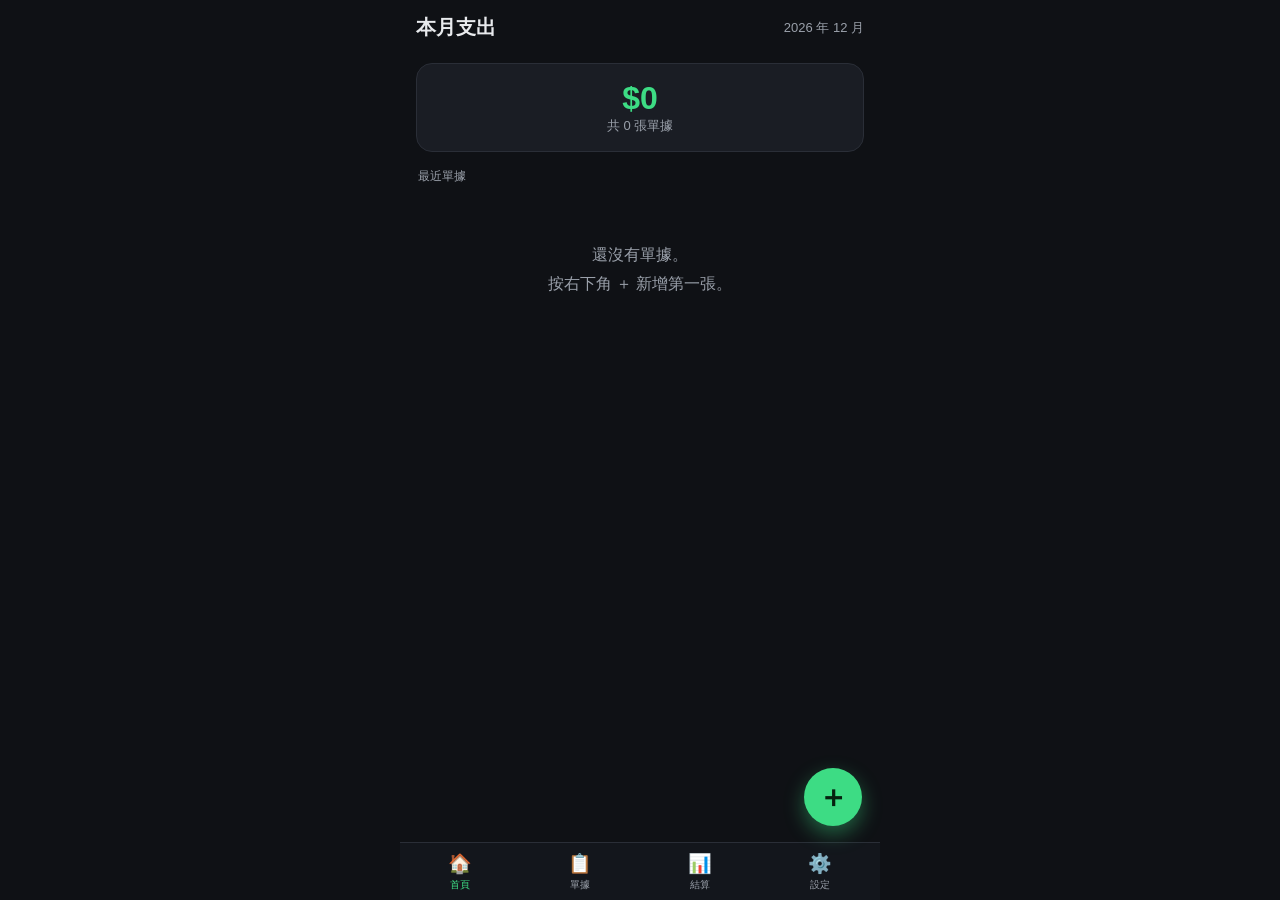
==== index.html @ 02af353e "批次入單：一次拍/選多張、逐張自動辨識、清單即時改、一次全存 - 新增批次入單畫面：連拍/多選最多 20 張，每張一列 - 每列草稿即時可改：種類（下拉）、供應商（依種類篩選清單）、金額 - 逐張 O" ====
<!DOCTYPE html>
<html lang="zh-Hant">
<head>
<meta charset="utf-8">
<meta name="viewport" content="width=device-width, initial-scale=1, maximum-scale=1, viewport-fit=cover">
<title>餐廳記帳</title>
<link rel="stylesheet" href="styles.css?v=7">
</head>
<body>
  <div id="app">

    <!-- 首頁 -->
    <section class="screen" data-screen="home">
      <header class="hd"><div class="hd-title">本月支出</div><div class="hd-sub" id="homeMonthLabel">—</div></header>
      <div class="content">
        <div class="card center">
          <div class="big" id="homeTotal">$0</div>
          <div class="muted" id="homeCount">共 0 張單據</div>
        </div>
        <div class="muted sec-label">最近單據</div>
        <div id="homeRecent"></div>
      </div>
    </section>

    <!-- 單據庫 -->
    <section class="screen" data-screen="list" hidden>
      <header class="hd"><div class="hd-title">單據庫</div><div class="hd-sub" id="listCount">—</div></header>
      <div class="content"><div id="listAll"></div></div>
    </section>

    <!-- 結算：日 / 月 / 年 -->
    <section class="screen" data-screen="summary" hidden>
      <header class="hd"><div class="hd-title">結算</div></header>
      <div class="content">
        <div class="seg" id="sumSeg">
          <div data-m="day">日</div><div data-m="month" class="on">月</div><div data-m="year">年</div>
        </div>
        <div class="period-nav">
          <button id="sumPrev" aria-label="上一期">‹</button>
          <div id="sumLabel">—</div>
          <button id="sumNext" aria-label="下一期">›</button>
        </div>
        <div class="card center"><div class="big" id="sumTotal">$0</div><div class="muted" id="sumCount">共 0 張</div></div>
        <div class="muted sec-label">分類明細</div>
        <div id="sumBreakdown"></div>
      </div>
    </section>

    <!-- 設定（後面做） -->
    <section class="screen" data-screen="settings" hidden>
      <header class="hd"><div class="hd-title">設定</div></header>
      <div class="content">
        <div class="card muted">Google Sheet 同步、分類管理等將在後續步驟加入。</div>
        <div class="card">
          <div class="muted sec-label" style="margin-top:0">資料</div>
          <button class="btn ghost" id="btnClearAll">清空所有單據（本機）</button>
        </div>
      </div>
    </section>

    <!-- 新增 / 編輯單據 -->
    <section class="screen sheet" data-screen="add" hidden>
      <header class="hd">
        <button class="hd-back" id="addCancel">✕</button>
        <div class="hd-title" id="addTitle">新增單據</div>
        <div style="width:32px"></div>
      </header>
      <div class="content">
        <div class="seg" id="modeSeg">
          <div data-mode="scan">📷 掃描單據</div>
          <div data-mode="manual" class="on">✎ 手動輸入</div>
        </div>

        <!-- 照片 / OCR -->
        <div id="photoArea">
          <div class="photo-actions">
            <button class="btn ghost photo-btn" id="btnCamera">📷 拍照</button>
            <button class="btn ghost photo-btn" id="btnAlbum">🖼 選相</button>
          </div>
          <div id="ocrStatus" class="ocr-status"></div>
          <div id="photoPreview" hidden>
            <img id="photoImg" alt="單據影像">
            <button id="btnRemovePhoto" class="photo-remove">✕ 移除照片</button>
          </div>
          <input type="file" id="fileCamera" accept="image/*" capture="environment" hidden>
          <input type="file" id="fileAlbum" accept="image/*" hidden>
        </div>

        <button class="btn ghost" id="btnBatch" style="margin-top:10px">📚 一次入多張（連拍 / 多選）</button>

        <!-- 種類（先選種類，供應商欄只顯示這類的店） -->
        <div class="muted sec-label">種類</div>
        <div class="cat-grid" id="catGrid"></div>

        <!-- 人工專屬 -->
        <div id="laborBox" hidden>
          <div class="card labor-card">
            <div class="labor-inputs">
              <label>時薪<input id="fWage" class="mini-input" inputmode="decimal" placeholder="0"></label>
              <span class="times">×</span>
              <label>工作小時<input id="fHours" class="mini-input" inputmode="decimal" placeholder="0"></label>
            </div>
            <div class="labor-total"><span class="muted">= 工資（自動算）</span><b id="laborTotal">$0.00</b></div>
          </div>
          <div class="muted sec-label">員工名稱（記為備註）</div>
          <input id="fEmployee" class="text-input" placeholder="例：阿強">
        </div>

        <!-- 供應商（只列所選種類的供應商，可打字新增） -->
        <div id="supplierBox" hidden>
          <div class="muted sec-label">供應商名稱</div>
          <input id="fSupplier" class="text-input" list="supplierList" placeholder="選擇或輸入供應商" autocomplete="off">
          <datalist id="supplierList"></datalist>
          <div class="muted hint" id="supplierHint"></div>
        </div>

        <!-- 金額 -->
        <div class="amt-row" id="amountRow" hidden>
          <span class="muted">金額</span>
          <input id="fAmount" class="amt-input" inputmode="decimal" placeholder="0.00">
        </div>

        <!-- 日期 + 備註 -->
        <div class="muted sec-label">日期</div>
        <input id="fDate" class="text-input" type="date">
        <div class="muted sec-label">備註（選填）</div>
        <input id="fNote" class="text-input" placeholder="補充說明">

        <button class="btn" id="btnSave">✓ 儲存</button>
        <button class="btn danger ghost" id="btnDelete" hidden>🗑 刪除這張</button>
      </div>
    </section>

    <!-- 批次入單 -->
    <section class="screen sheet" data-screen="batch" hidden>
      <header class="hd">
        <button class="hd-back" id="batchCancel">✕</button>
        <div class="hd-title">批次入單</div>
        <div class="hd-sub" id="batchCount"></div>
      </header>
      <div class="content">
        <div class="photo-actions">
          <button class="btn ghost photo-btn" id="btnBatchCam">📷 連拍</button>
          <button class="btn ghost photo-btn" id="btnBatchAlbum">🖼 多選</button>
        </div>
        <div class="muted hint" id="batchHint">拍或選多張單據（最多 20 張），會逐張自動辨識，下面每列都可即時改。</div>
        <div id="batchList"></div>
        <button class="btn" id="btnBatchSaveAll" hidden>✓ 全部儲存</button>
        <input type="file" id="fileBatchCam" accept="image/*" capture="environment" hidden>
        <input type="file" id="fileBatchAlbum" accept="image/*" multiple hidden>
      </div>
    </section>

    <!-- 底部分頁 -->
    <nav class="tabbar">
      <div class="tab on" data-go="home"><i>🏠</i>首頁</div>
      <div class="tab" data-go="list"><i>📋</i>單據</div>
      <div class="tab" data-go="summary"><i>📊</i>結算</div>
      <div class="tab" data-go="settings"><i>⚙️</i>設定</div>
    </nav>
    <button class="fab" id="fab">＋</button>

  </div>

  <script src="db.js?v=7"></script>
  <script src="classify.js?v=7"></script>
  <script src="ocr.js?v=7"></script>
  <script src="app.js?v=7"></script>
</body>
</html>
---- styles.css ----
:root{
  --bg:#0f1115; --card:#1a1d24; --ink:#e8eaed; --sub:#9aa0aa;
  --accent:#3ddc84; --accent2:#ffb648; --line:#2a2e37; --danger:#ff6b6b;
}
*{box-sizing:border-box;font-family:-apple-system,"PingFang TC","Noto Sans CJK TC",sans-serif;-webkit-tap-highlight-color:transparent}
html,body{margin:0;height:100%}
body{background:var(--bg);color:var(--ink);overflow:hidden}
#app{height:100dvh;display:flex;flex-direction:column;position:relative;max-width:480px;margin:0 auto}

.screen{flex:1;display:flex;flex-direction:column;overflow:hidden}
.screen[hidden]{display:none}

.hd{flex:0 0 auto;display:flex;align-items:center;gap:10px;padding:calc(env(safe-area-inset-top) + 14px) 16px 12px}
.hd-title{font-size:20px;font-weight:800;flex:1}
.hd-sub{font-size:13px;color:var(--sub)}
.hd-back{background:none;border:none;color:var(--ink);font-size:20px;width:32px;height:32px}

.content{flex:1;overflow-y:auto;padding:0 16px calc(env(safe-area-inset-bottom) + 96px)}
.muted{color:var(--sub);font-size:13px}
.sec-label{margin:16px 2px 6px;font-size:12px}
.hint{margin:5px 2px 0;font-size:11px;min-height:14px}
.center{text-align:center}
.big{font-size:32px;font-weight:800;color:var(--accent)}

.card{background:var(--card);border:1px solid var(--line);border-radius:16px;padding:16px;margin:10px 0}

/* 列表項目 */
.item{display:flex;align-items:center;gap:11px;padding:12px 8px;border-bottom:1px solid var(--line)}
.item:active{background:#171a21}
.item .dot{width:38px;height:38px;border-radius:11px;display:flex;align-items:center;justify-content:center;font-size:18px;flex:0 0 auto}
.item .mid{flex:1;min-width:0}
.item .mid .n{font-size:15px;font-weight:600;white-space:nowrap;overflow:hidden;text-overflow:ellipsis}
.item .mid .s{font-size:11px;color:var(--sub)}
.item .amt{font-size:16px;font-weight:700}
.day-head{font-size:12px;color:var(--sub);margin:14px 2px 2px;font-weight:600}
.empty{text-align:center;color:var(--sub);padding:50px 20px;line-height:1.8}

/* 底部分頁 */
.tabbar{flex:0 0 auto;height:calc(58px + env(safe-area-inset-bottom));padding-bottom:env(safe-area-inset-bottom);
  border-top:1px solid var(--line);display:flex;background:#13161c;position:absolute;left:0;right:0;bottom:0}
.tab{flex:1;display:flex;flex-direction:column;align-items:center;justify-content:center;gap:3px;font-size:10px;color:var(--sub)}
.tab.on{color:var(--accent)}
.tab i{font-size:19px;font-style:normal}

.fab{position:absolute;right:18px;bottom:calc(74px + env(safe-area-inset-bottom));width:58px;height:58px;border-radius:50%;
  background:var(--accent);color:#06210f;border:none;font-size:30px;font-weight:700;
  box-shadow:0 8px 20px rgba(61,220,132,.4)}
.fab:active{transform:scale(.94)}

/* 新增單據（蓋住全螢幕） */
.sheet{position:absolute;inset:0;background:var(--bg);z-index:20}

.seg{display:flex;background:#13161c;border:1px solid var(--line);border-radius:12px;padding:3px;margin:6px 0}
.seg div{flex:1;text-align:center;font-size:13px;padding:8px;border-radius:9px;color:var(--sub)}
.seg .on{background:var(--accent);color:#06210f;font-weight:700}
.seg .dim{opacity:.45}

.amt-row{display:flex;align-items:center;justify-content:space-between;gap:10px;margin:14px 0 2px;
  background:#13161c;border:1px solid var(--line);border-radius:12px;padding:12px 14px}
.amt-input{background:none;border:none;color:var(--accent);font-size:26px;font-weight:800;text-align:right;width:60%;outline:none}
.amt-input::placeholder{color:#3a4250}

.cat-grid{display:grid;grid-template-columns:1fr 1fr 1fr 1fr;gap:7px}
.cat{background:#13161c;border:1px solid var(--line);border-radius:11px;text-align:center;
  padding:10px 2px;font-size:12px;color:var(--sub);display:flex;flex-direction:column;gap:3px}
.cat .ico{font-size:19px}
.cat.on{background:rgba(61,220,132,.15);border-color:var(--accent);color:var(--accent);font-weight:700}

.text-input{width:100%;background:#13161c;border:1px solid var(--line);border-radius:12px;
  padding:12px 14px;color:var(--ink);font-size:16px;outline:none}
.text-input:focus{border-color:var(--accent)}

/* 人工 */
.labor-card{margin:10px 0 0}
.labor-inputs{display:flex;align-items:flex-end;gap:10px}
.labor-inputs label{flex:1;font-size:11px;color:var(--sub);display:flex;flex-direction:column;gap:5px}
.times{color:var(--sub);padding-bottom:10px}
.mini-input{background:#0f1115;border:1px solid var(--line);border-radius:10px;padding:10px;color:var(--ink);font-size:17px;font-weight:700;outline:none;width:100%}
.mini-input:focus{border-color:var(--accent)}
.labor-total{border-top:1px solid var(--line);margin-top:12px;padding-top:12px;display:flex;justify-content:space-between;align-items:baseline}
.labor-total b{font-size:22px;color:var(--accent)}

.btn{width:100%;background:var(--accent);color:#06210f;font-weight:800;text-align:center;
  border:none;border-radius:14px;padding:15px;margin-top:18px;font-size:16px}
.btn:active{transform:scale(.99)}
.btn.ghost{background:transparent;border:1px solid var(--line);color:var(--ink);font-weight:600}
.btn.danger.ghost{color:var(--danger);border-color:rgba(255,107,107,.4)}

/* 照片 / OCR */
#photoArea{margin-top:10px}
.photo-actions{display:flex;gap:8px}
.photo-btn{margin-top:0;flex:1;padding:12px}
.ocr-status{font-size:12px;color:var(--accent2);min-height:16px;margin:8px 2px 0}
.ocr-status.err{color:var(--danger)}
#photoPreview{margin-top:10px;position:relative}
#photoPreview img{width:100%;max-height:240px;object-fit:contain;border:1px solid var(--line);border-radius:12px;background:#0b0d11}
.photo-remove{position:absolute;top:8px;right:8px;background:rgba(0,0,0,.6);color:#fff;border:none;
  border-radius:8px;padding:6px 10px;font-size:12px}
.item .thumb{width:38px;height:38px;border-radius:9px;object-fit:cover;flex:0 0 auto}

/* 批次入單草稿列 */
.draft{background:var(--card);border:1px solid var(--line);border-radius:14px;padding:12px;margin:10px 0}
.draft.invalid{border-color:rgba(255,107,107,.6)}
.draft-top{display:flex;align-items:center;gap:10px}
.draft-thumb{width:46px;height:46px;border-radius:10px;overflow:hidden;flex:0 0 auto;background:#0b0d11;border:1px solid var(--line)}
.draft-thumb img{width:100%;height:100%;object-fit:cover}
.draft-cat{flex:1;min-width:0;background:#13161c;border:1px solid var(--line);border-radius:10px;color:var(--ink);font-size:15px;padding:10px;outline:none}
.draft-cat:focus{border-color:var(--accent)}
.draft-del{background:none;border:none;color:var(--danger);font-size:18px;width:34px;height:34px;flex:0 0 auto}
.draft-row2{display:flex;gap:8px;margin-top:8px}
.draft-sup{flex:1.5;min-width:0}
.draft-amt{flex:1;min-width:0;text-align:right;font-weight:700;color:var(--accent)}
.draft-status{margin-top:6px;font-size:11px;min-height:14px;color:var(--accent2)}
.draft-status.done{color:var(--sub)}
.draft-status.err{color:var(--danger)}

/* 結算 */
.period-nav{display:flex;align-items:center;justify-content:space-between;gap:10px;margin:10px 0}
.period-nav button{background:#13161c;border:1px solid var(--line);color:var(--ink);
  border-radius:10px;width:46px;height:42px;font-size:22px}
.period-nav button:active{background:#1d212a}
#sumLabel{font-size:16px;font-weight:700;flex:1;text-align:center}
.sbar{display:flex;align-items:center;gap:8px;margin:11px 0;font-size:13px}
.sbar .lab{width:92px;display:flex;align-items:center;gap:5px;flex:0 0 auto}
.sbar .track{flex:1;height:9px;background:#222732;border-radius:99px;overflow:hidden}
.sbar .fill{height:100%;border-radius:99px}
.sbar .val{width:78px;text-align:right;font-weight:700;flex:0 0 auto}
.sbar .pct{width:40px;text-align:right;color:var(--sub);font-size:11px;flex:0 0 auto}
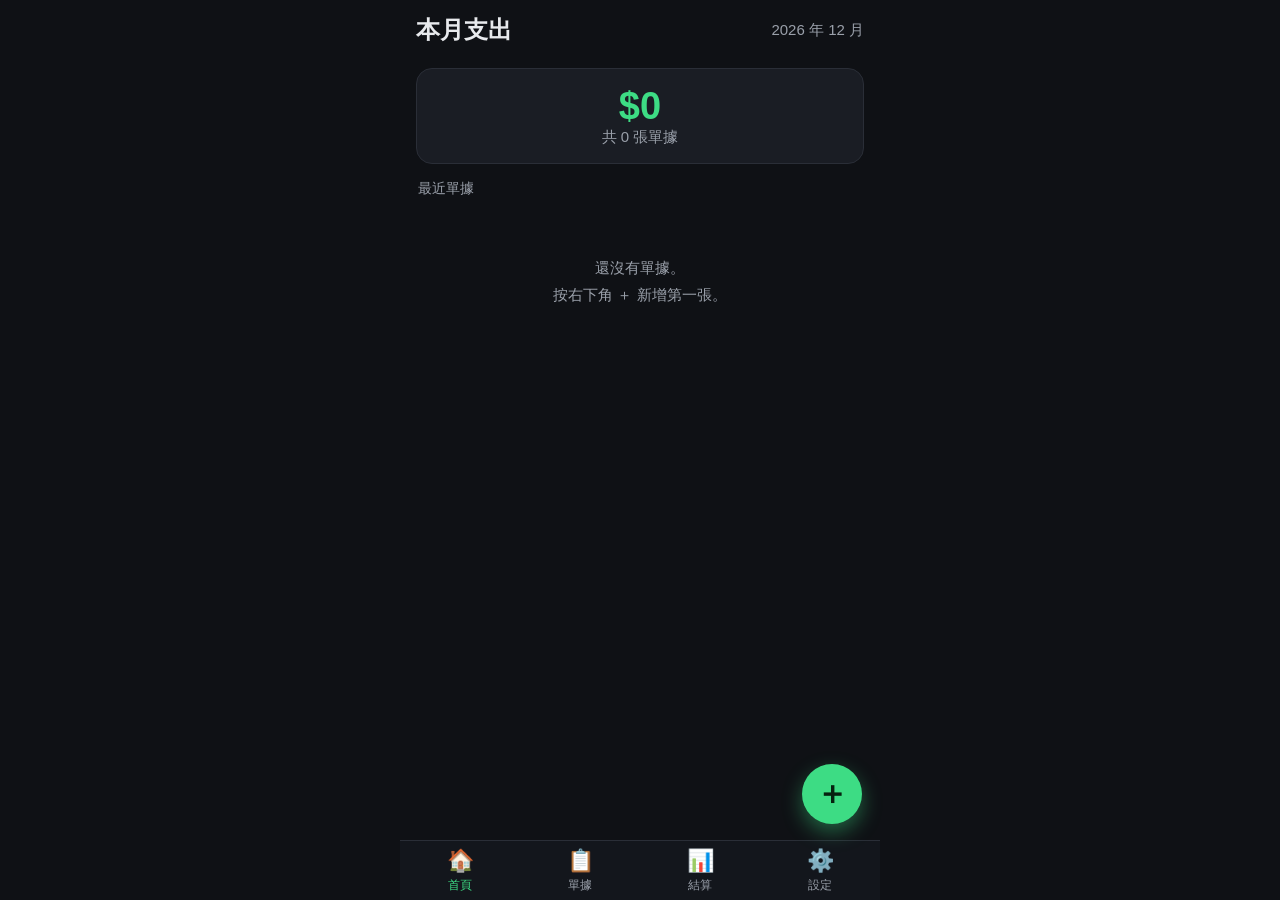
==== commit 043cfe7e: "全 App 字體放大 + 確認下載單據正確計入首頁/結算 - styles.css 全面調大字級（標題/金額/清單/種類/結算/分頁等），版面比例不變 - 首頁/結算 $0 問題由 v=11 日期正規" ====
--- a/index.html
+++ b/index.html
@@ -4,7 +4,7 @@
 <meta charset="utf-8">
 <meta name="viewport" content="width=device-width, initial-scale=1, maximum-scale=1, viewport-fit=cover">
 <title>餐廳記帳</title>
-<link rel="stylesheet" href="styles.css?v=7">
+<link rel="stylesheet" href="styles.css?v=12">
 </head>
 <body>
   <div id="app">
@@ -50,7 +50,18 @@
     <section class="screen" data-screen="settings" hidden>
       <header class="hd"><div class="hd-title">設定</div></header>
       <div class="content">
-        <div class="card muted">Google Sheet 同步、分類管理等將在後續步驟加入。</div>
+        <div class="card">
+          <div class="muted sec-label" style="margin-top:0">雲端同步（Google Sheet / Drive）</div>
+          <div class="muted hint" id="syncState">尚未設定</div>
+          <input id="fSyncUrl" class="text-input" placeholder="Apps Script 網址（/exec 結尾）" autocomplete="off" style="margin-bottom:8px">
+          <input id="fSyncToken" class="text-input" placeholder="Token（跟 Apps Script 裡設的一樣）" autocomplete="off">
+          <div style="display:flex;gap:8px;margin-top:10px">
+            <button class="btn ghost" id="btnSyncTest" style="margin-top:0">測試連線</button>
+            <button class="btn" id="btnSyncSave" style="margin-top:0">儲存</button>
+          </div>
+          <button class="btn ghost" id="btnSyncNow" style="margin-top:10px">立即同步</button>
+          <div class="ocr-status" id="syncStatus" style="color:var(--sub)"></div>
+        </div>
         <div class="card">
           <div class="muted sec-label" style="margin-top:0">資料</div>
           <button class="btn ghost" id="btnClearAll">清空所有單據（本機）</button>
@@ -162,9 +173,10 @@
 
   </div>
 
-  <script src="db.js?v=7"></script>
-  <script src="classify.js?v=7"></script>
-  <script src="ocr.js?v=7"></script>
-  <script src="app.js?v=7"></script>
+  <script src="db.js?v=12"></script>
+  <script src="classify.js?v=12"></script>
+  <script src="ocr.js?v=12"></script>
+  <script src="sync.js?v=12"></script>
+  <script src="app.js?v=12"></script>
 </body>
 </html>
--- a/styles.css
+++ b/styles.css
@@ -11,39 +11,39 @@
 .screen[hidden]{display:none}
 
 .hd{flex:0 0 auto;display:flex;align-items:center;gap:10px;padding:calc(env(safe-area-inset-top) + 14px) 16px 12px}
-.hd-title{font-size:20px;font-weight:800;flex:1}
-.hd-sub{font-size:13px;color:var(--sub)}
-.hd-back{background:none;border:none;color:var(--ink);font-size:20px;width:32px;height:32px}
+.hd-title{font-size:24px;font-weight:800;flex:1}
+.hd-sub{font-size:15px;color:var(--sub)}
+.hd-back{background:none;border:none;color:var(--ink);font-size:24px;width:34px;height:34px}
 
 .content{flex:1;overflow-y:auto;padding:0 16px calc(env(safe-area-inset-bottom) + 96px)}
-.muted{color:var(--sub);font-size:13px}
-.sec-label{margin:16px 2px 6px;font-size:12px}
-.hint{margin:5px 2px 0;font-size:11px;min-height:14px}
+.muted{color:var(--sub);font-size:15px}
+.sec-label{margin:16px 2px 6px;font-size:14px}
+.hint{margin:5px 2px 0;font-size:13px;min-height:16px}
 .center{text-align:center}
-.big{font-size:32px;font-weight:800;color:var(--accent)}
+.big{font-size:38px;font-weight:800;color:var(--accent)}
 
 .card{background:var(--card);border:1px solid var(--line);border-radius:16px;padding:16px;margin:10px 0}
 
 /* 列表項目 */
-.item{display:flex;align-items:center;gap:11px;padding:12px 8px;border-bottom:1px solid var(--line)}
+.item{display:flex;align-items:center;gap:11px;padding:13px 8px;border-bottom:1px solid var(--line)}
 .item:active{background:#171a21}
-.item .dot{width:38px;height:38px;border-radius:11px;display:flex;align-items:center;justify-content:center;font-size:18px;flex:0 0 auto}
+.item .dot{width:42px;height:42px;border-radius:12px;display:flex;align-items:center;justify-content:center;font-size:21px;flex:0 0 auto}
 .item .mid{flex:1;min-width:0}
-.item .mid .n{font-size:15px;font-weight:600;white-space:nowrap;overflow:hidden;text-overflow:ellipsis}
-.item .mid .s{font-size:11px;color:var(--sub)}
-.item .amt{font-size:16px;font-weight:700}
-.day-head{font-size:12px;color:var(--sub);margin:14px 2px 2px;font-weight:600}
-.empty{text-align:center;color:var(--sub);padding:50px 20px;line-height:1.8}
+.item .mid .n{font-size:18px;font-weight:600;white-space:nowrap;overflow:hidden;text-overflow:ellipsis}
+.item .mid .s{font-size:14px;color:var(--sub)}
+.item .amt{font-size:20px;font-weight:700}
+.day-head{font-size:15px;color:var(--sub);margin:16px 2px 4px;font-weight:700}
+.empty{text-align:center;color:var(--sub);font-size:15px;padding:50px 20px;line-height:1.8}
 
 /* 底部分頁 */
-.tabbar{flex:0 0 auto;height:calc(58px + env(safe-area-inset-bottom));padding-bottom:env(safe-area-inset-bottom);
+.tabbar{flex:0 0 auto;height:calc(60px + env(safe-area-inset-bottom));padding-bottom:env(safe-area-inset-bottom);
   border-top:1px solid var(--line);display:flex;background:#13161c;position:absolute;left:0;right:0;bottom:0}
-.tab{flex:1;display:flex;flex-direction:column;align-items:center;justify-content:center;gap:3px;font-size:10px;color:var(--sub)}
+.tab{flex:1;display:flex;flex-direction:column;align-items:center;justify-content:center;gap:3px;font-size:12px;color:var(--sub)}
 .tab.on{color:var(--accent)}
-.tab i{font-size:19px;font-style:normal}
+.tab i{font-size:22px;font-style:normal}
 
-.fab{position:absolute;right:18px;bottom:calc(74px + env(safe-area-inset-bottom));width:58px;height:58px;border-radius:50%;
-  background:var(--accent);color:#06210f;border:none;font-size:30px;font-weight:700;
+.fab{position:absolute;right:18px;bottom:calc(76px + env(safe-area-inset-bottom));width:60px;height:60px;border-radius:50%;
+  background:var(--accent);color:#06210f;border:none;font-size:32px;font-weight:700;
   box-shadow:0 8px 20px rgba(61,220,132,.4)}
 .fab:active{transform:scale(.94)}
 
@@ -51,37 +51,37 @@
 .sheet{position:absolute;inset:0;background:var(--bg);z-index:20}
 
 .seg{display:flex;background:#13161c;border:1px solid var(--line);border-radius:12px;padding:3px;margin:6px 0}
-.seg div{flex:1;text-align:center;font-size:13px;padding:8px;border-radius:9px;color:var(--sub)}
+.seg div{flex:1;text-align:center;font-size:15px;padding:9px;border-radius:9px;color:var(--sub)}
 .seg .on{background:var(--accent);color:#06210f;font-weight:700}
 .seg .dim{opacity:.45}
 
 .amt-row{display:flex;align-items:center;justify-content:space-between;gap:10px;margin:14px 0 2px;
   background:#13161c;border:1px solid var(--line);border-radius:12px;padding:12px 14px}
-.amt-input{background:none;border:none;color:var(--accent);font-size:26px;font-weight:800;text-align:right;width:60%;outline:none}
+.amt-input{background:none;border:none;color:var(--accent);font-size:30px;font-weight:800;text-align:right;width:60%;outline:none}
 .amt-input::placeholder{color:#3a4250}
 
 .cat-grid{display:grid;grid-template-columns:1fr 1fr 1fr 1fr;gap:7px}
 .cat{background:#13161c;border:1px solid var(--line);border-radius:11px;text-align:center;
-  padding:10px 2px;font-size:12px;color:var(--sub);display:flex;flex-direction:column;gap:3px}
-.cat .ico{font-size:19px}
+  padding:11px 2px;font-size:14px;color:var(--sub);display:flex;flex-direction:column;gap:3px}
+.cat .ico{font-size:22px}
 .cat.on{background:rgba(61,220,132,.15);border-color:var(--accent);color:var(--accent);font-weight:700}
 
 .text-input{width:100%;background:#13161c;border:1px solid var(--line);border-radius:12px;
-  padding:12px 14px;color:var(--ink);font-size:16px;outline:none}
+  padding:13px 14px;color:var(--ink);font-size:17px;outline:none}
 .text-input:focus{border-color:var(--accent)}
 
 /* 人工 */
 .labor-card{margin:10px 0 0}
 .labor-inputs{display:flex;align-items:flex-end;gap:10px}
-.labor-inputs label{flex:1;font-size:11px;color:var(--sub);display:flex;flex-direction:column;gap:5px}
-.times{color:var(--sub);padding-bottom:10px}
-.mini-input{background:#0f1115;border:1px solid var(--line);border-radius:10px;padding:10px;color:var(--ink);font-size:17px;font-weight:700;outline:none;width:100%}
+.labor-inputs label{flex:1;font-size:13px;color:var(--sub);display:flex;flex-direction:column;gap:5px}
+.times{color:var(--sub);padding-bottom:10px;font-size:16px}
+.mini-input{background:#0f1115;border:1px solid var(--line);border-radius:10px;padding:11px;color:var(--ink);font-size:19px;font-weight:700;outline:none;width:100%}
 .mini-input:focus{border-color:var(--accent)}
 .labor-total{border-top:1px solid var(--line);margin-top:12px;padding-top:12px;display:flex;justify-content:space-between;align-items:baseline}
-.labor-total b{font-size:22px;color:var(--accent)}
+.labor-total b{font-size:26px;color:var(--accent)}
 
 .btn{width:100%;background:var(--accent);color:#06210f;font-weight:800;text-align:center;
-  border:none;border-radius:14px;padding:15px;margin-top:18px;font-size:16px}
+  border:none;border-radius:14px;padding:16px;margin-top:18px;font-size:18px}
 .btn:active{transform:scale(.99)}
 .btn.ghost{background:transparent;border:1px solid var(--line);color:var(--ink);font-weight:600}
 .btn.danger.ghost{color:var(--danger);border-color:rgba(255,107,107,.4)}
@@ -89,40 +89,40 @@
 /* 照片 / OCR */
 #photoArea{margin-top:10px}
 .photo-actions{display:flex;gap:8px}
-.photo-btn{margin-top:0;flex:1;padding:12px}
-.ocr-status{font-size:12px;color:var(--accent2);min-height:16px;margin:8px 2px 0}
+.photo-btn{margin-top:0;flex:1;padding:13px}
+.ocr-status{font-size:14px;color:var(--accent2);min-height:18px;margin:8px 2px 0}
 .ocr-status.err{color:var(--danger)}
 #photoPreview{margin-top:10px;position:relative}
 #photoPreview img{width:100%;max-height:240px;object-fit:contain;border:1px solid var(--line);border-radius:12px;background:#0b0d11}
 .photo-remove{position:absolute;top:8px;right:8px;background:rgba(0,0,0,.6);color:#fff;border:none;
-  border-radius:8px;padding:6px 10px;font-size:12px}
-.item .thumb{width:38px;height:38px;border-radius:9px;object-fit:cover;flex:0 0 auto}
+  border-radius:8px;padding:7px 11px;font-size:14px}
+.item .thumb{width:42px;height:42px;border-radius:10px;object-fit:cover;flex:0 0 auto}
 
 /* 批次入單草稿列 */
 .draft{background:var(--card);border:1px solid var(--line);border-radius:14px;padding:12px;margin:10px 0}
 .draft.invalid{border-color:rgba(255,107,107,.6)}
 .draft-top{display:flex;align-items:center;gap:10px}
-.draft-thumb{width:46px;height:46px;border-radius:10px;overflow:hidden;flex:0 0 auto;background:#0b0d11;border:1px solid var(--line)}
+.draft-thumb{width:48px;height:48px;border-radius:10px;overflow:hidden;flex:0 0 auto;background:#0b0d11;border:1px solid var(--line)}
 .draft-thumb img{width:100%;height:100%;object-fit:cover}
-.draft-cat{flex:1;min-width:0;background:#13161c;border:1px solid var(--line);border-radius:10px;color:var(--ink);font-size:15px;padding:10px;outline:none}
+.draft-cat{flex:1;min-width:0;background:#13161c;border:1px solid var(--line);border-radius:10px;color:var(--ink);font-size:16px;padding:11px;outline:none}
 .draft-cat:focus{border-color:var(--accent)}
-.draft-del{background:none;border:none;color:var(--danger);font-size:18px;width:34px;height:34px;flex:0 0 auto}
+.draft-del{background:none;border:none;color:var(--danger);font-size:20px;width:36px;height:36px;flex:0 0 auto}
 .draft-row2{display:flex;gap:8px;margin-top:8px}
 .draft-sup{flex:1.5;min-width:0}
 .draft-amt{flex:1;min-width:0;text-align:right;font-weight:700;color:var(--accent)}
-.draft-status{margin-top:6px;font-size:11px;min-height:14px;color:var(--accent2)}
+.draft-status{margin-top:6px;font-size:13px;min-height:16px;color:var(--accent2)}
 .draft-status.done{color:var(--sub)}
 .draft-status.err{color:var(--danger)}
 
 /* 結算 */
 .period-nav{display:flex;align-items:center;justify-content:space-between;gap:10px;margin:10px 0}
 .period-nav button{background:#13161c;border:1px solid var(--line);color:var(--ink);
-  border-radius:10px;width:46px;height:42px;font-size:22px}
+  border-radius:10px;width:48px;height:44px;font-size:24px}
 .period-nav button:active{background:#1d212a}
-#sumLabel{font-size:16px;font-weight:700;flex:1;text-align:center}
-.sbar{display:flex;align-items:center;gap:8px;margin:11px 0;font-size:13px}
-.sbar .lab{width:92px;display:flex;align-items:center;gap:5px;flex:0 0 auto}
-.sbar .track{flex:1;height:9px;background:#222732;border-radius:99px;overflow:hidden}
+#sumLabel{font-size:18px;font-weight:700;flex:1;text-align:center}
+.sbar{display:flex;align-items:center;gap:8px;margin:13px 0;font-size:15px}
+.sbar .lab{width:104px;display:flex;align-items:center;gap:5px;flex:0 0 auto}
+.sbar .track{flex:1;height:10px;background:#222732;border-radius:99px;overflow:hidden}
 .sbar .fill{height:100%;border-radius:99px}
-.sbar .val{width:78px;text-align:right;font-weight:700;flex:0 0 auto}
-.sbar .pct{width:40px;text-align:right;color:var(--sub);font-size:11px;flex:0 0 auto}
+.sbar .val{width:82px;text-align:right;font-weight:700;flex:0 0 auto}
+.sbar .pct{width:40px;text-align:right;color:var(--sub);font-size:13px;flex:0 0 auto}
